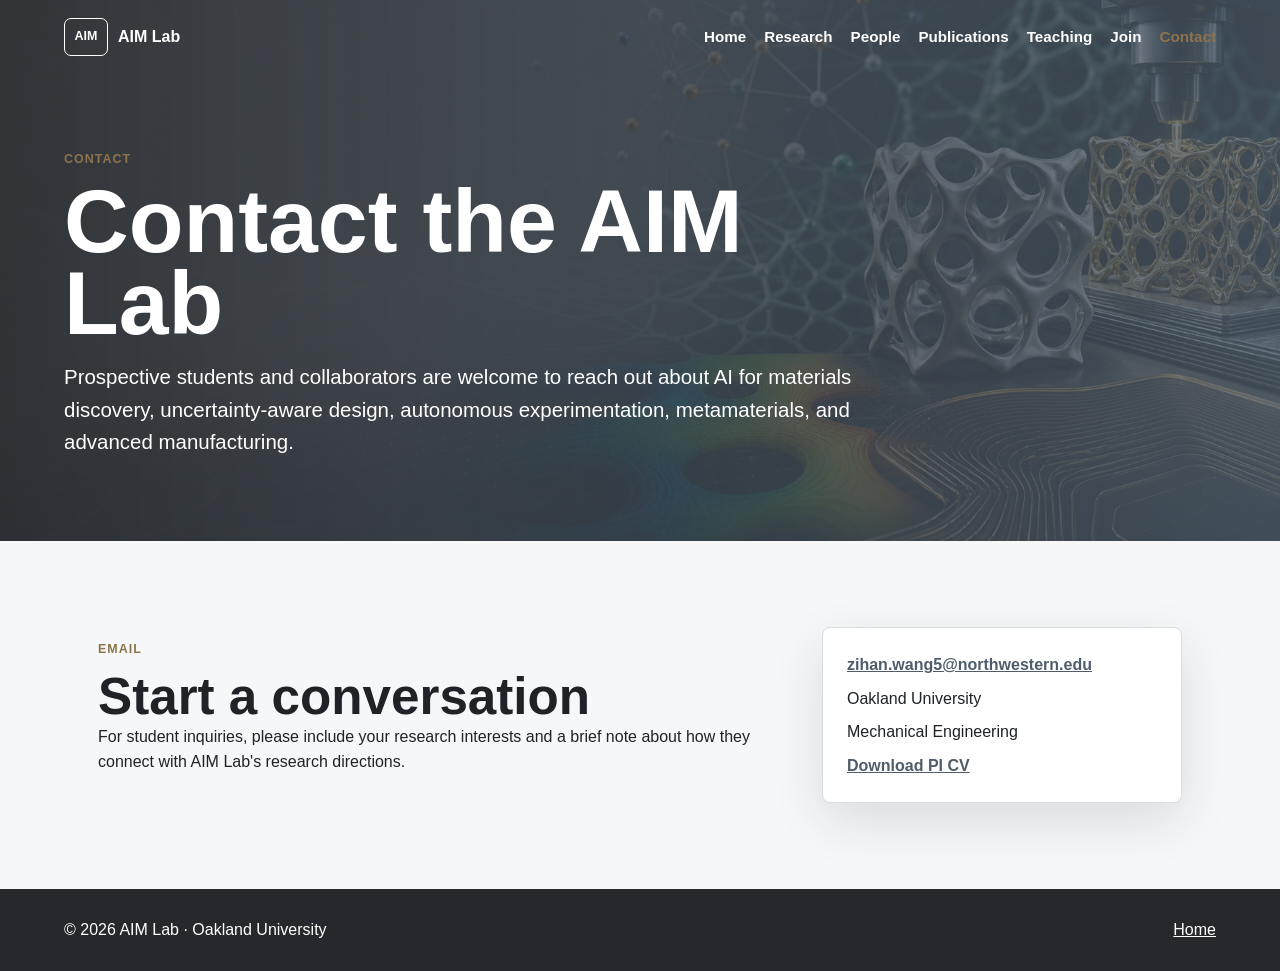
==== contact.html @ dd0f6a17 "Initial AIM Lab website" ====
<!doctype html>
<html lang="en">
  <head>
    <meta charset="utf-8" />
    <meta name="viewport" content="width=device-width, initial-scale=1" />
    <title>Contact | AIM Lab</title>
    <link rel="stylesheet" href="styles.css" />
  </head>
  <body>
    <header class="site-header" data-header>
      <a class="brand" href="index.html" aria-label="AIM Lab home">
        <span class="brand-mark">AIM</span>
        <span>AIM Lab</span>
      </a>
      <nav class="nav" aria-label="Primary navigation">
        <a href="index.html">Home</a>
        <a href="research.html">Research</a>
        <a href="people.html">People</a>
        <a href="publications.html">Publications</a>
        <a href="teaching.html">Teaching</a>
        <a href="join.html">Join</a>
        <a class="active" href="contact.html">Contact</a>
      </nav>
    </header>

    <main>
      <section class="page-hero">
        <p class="eyebrow">Contact</p>
        <h1>Contact the AIM Lab</h1>
        <p>
          Prospective students and collaborators are welcome to reach out about AI for materials discovery,
          uncertainty-aware design, autonomous experimentation, metamaterials, and advanced manufacturing.
        </p>
      </section>

      <section class="section contact">
        <div>
          <p class="eyebrow">Email</p>
          <h2>Start a conversation</h2>
          <p>
            For student inquiries, please include your research interests and a brief note about how they connect with
            AIM Lab's research directions.
          </p>
        </div>
        <div class="contact-card">
          <a href="mailto:zihan.wang5@northwestern.edu">zihan.wang5@northwestern.edu</a>
          <span>Oakland University</span>
          <span>Mechanical Engineering</span>
          <a href="assets/Zihan_Wang_CV.pdf">Download PI CV</a>
        </div>
      </section>
    </main>

    <footer class="footer">
      <span>© <span data-year></span> AIM Lab · Oakland University</span>
      <a href="index.html">Home</a>
    </footer>

    <script src="script.js"></script>
  </body>
</html>
---- styles.css ----
:root {
  --ink: #1f2328;
  --muted: #66707a;
  --line: #d8dde3;
  --paper: #f6f7f8;
  --white: #ffffff;
  --green: #4f5d6b;
  --gold: #8d744c;
  --blue: #5f7184;
  --charcoal: #25282c;
  --shadow: 0 18px 50px rgba(31, 35, 40, 0.12);
}

* {
  box-sizing: border-box;
}

html {
  scroll-behavior: smooth;
}

body {
  margin: 0;
  color: var(--ink);
  background: var(--paper);
  font-family: "Inter", "Segoe UI", Arial, sans-serif;
  line-height: 1.6;
}

a {
  color: inherit;
}

.site-header {
  position: fixed;
  top: 0;
  left: 0;
  z-index: 20;
  display: flex;
  width: 100%;
  align-items: center;
  justify-content: space-between;
  gap: 24px;
  padding: 18px clamp(18px, 5vw, 72px);
  color: var(--white);
  transition: background 180ms ease, box-shadow 180ms ease, color 180ms ease;
}

.site-header.is-scrolled {
  color: var(--ink);
  background: rgba(246, 247, 248, 0.94);
  box-shadow: 0 8px 24px rgba(31, 35, 40, 0.1);
  backdrop-filter: blur(14px);
}

.brand {
  display: inline-flex;
  align-items: center;
  gap: 10px;
  font-weight: 800;
  text-decoration: none;
}

.brand-mark {
  display: grid;
  width: 44px;
  height: 38px;
  place-items: center;
  border: 1px solid currentColor;
  border-radius: 7px;
  font-size: 0.78rem;
  letter-spacing: 0;
}

.nav {
  display: flex;
  flex-wrap: wrap;
  justify-content: flex-end;
  gap: 18px;
  font-size: 0.95rem;
  font-weight: 650;
}

.nav a {
  text-decoration: none;
}

.nav a.active {
  color: var(--gold);
}

.nav a:hover {
  color: var(--gold);
}

.hero {
  position: relative;
  min-height: 92vh;
  display: grid;
  align-items: end;
  overflow: hidden;
  padding: 120px clamp(18px, 5vw, 72px) 72px;
}

.hero-image,
.hero-scrim {
  position: absolute;
  inset: 0;
  width: 100%;
  height: 100%;
}

.hero-image {
  object-fit: cover;
  object-position: center;
}

.hero-scrim {
  background: linear-gradient(90deg, rgba(37, 40, 44, 0.78), rgba(79, 93, 107, 0.42) 44%, rgba(95, 113, 132, 0.1) 76%);
}

.hero-content {
  position: relative;
  z-index: 1;
  max-width: 760px;
  color: var(--white);
}

.page-hero {
  padding: 150px clamp(18px, 5vw, 72px) 82px;
  color: var(--white);
  background:
    linear-gradient(90deg, rgba(37, 40, 44, 0.94), rgba(79, 93, 107, 0.78)),
    url("assets/research-hero.png") center / cover;
}

.page-hero h1,
.page-hero p {
  max-width: 860px;
}

.page-hero h1 {
  font-size: clamp(3rem, 7vw, 6.4rem);
}

.page-hero > p:last-child {
  margin-bottom: 0;
  font-size: clamp(1.05rem, 2vw, 1.28rem);
}

.eyebrow {
  margin: 0 0 10px;
  color: var(--gold);
  font-size: 0.78rem;
  font-weight: 800;
  letter-spacing: 0.08em;
  text-transform: uppercase;
}

h1,
h2,
h3,
p {
  margin-top: 0;
}

h1 {
  margin-bottom: 16px;
  font-size: clamp(3.6rem, 8vw, 7.6rem);
  line-height: 0.92;
}

h2 {
  margin-bottom: 0;
  font-size: clamp(2rem, 4vw, 3.6rem);
  line-height: 1.05;
}

h3 {
  margin-bottom: 10px;
  font-size: 1.12rem;
  line-height: 1.25;
}

.hero-copy {
  max-width: 650px;
  margin-bottom: 28px;
  font-size: clamp(1.05rem, 2vw, 1.35rem);
}

.hero-actions {
  display: flex;
  flex-wrap: wrap;
  gap: 12px;
}

.button {
  display: inline-flex;
  min-height: 46px;
  align-items: center;
  justify-content: center;
  border: 1px solid rgba(255, 255, 255, 0.78);
  border-radius: 7px;
  padding: 10px 18px;
  font-weight: 760;
  text-decoration: none;
}

.button.primary {
  color: var(--charcoal);
  background: var(--white);
}

.button.secondary {
  color: var(--white);
}

.section {
  max-width: 1180px;
  margin: 0 auto;
  padding: 86px clamp(18px, 5vw, 48px);
}

.band {
  max-width: none;
  background: var(--white);
}

.band > * {
  max-width: 1084px;
  margin-right: auto;
  margin-left: auto;
}

.section-heading {
  margin-bottom: 34px;
}

.section-heading.split {
  display: flex;
  align-items: end;
  justify-content: space-between;
  gap: 28px;
}

.intro-grid {
  display: grid;
  grid-template-columns: minmax(0, 1.15fr) minmax(300px, 0.85fr);
  gap: 42px;
  align-items: start;
}

.intro-grid > p {
  max-width: 720px;
  font-size: 1.18rem;
}

.facts {
  display: grid;
  gap: 14px;
  margin: 0;
}

.facts div,
.contact-card {
  border: 1px solid var(--line);
  border-radius: 8px;
  background: var(--white);
  box-shadow: var(--shadow);
}

.facts div {
  padding: 18px;
}

dt {
  color: var(--muted);
  font-size: 0.78rem;
  font-weight: 800;
  text-transform: uppercase;
}

dd {
  margin: 5px 0 0;
  font-weight: 700;
}

.research-grid {
  display: grid;
  grid-template-columns: repeat(3, minmax(0, 1fr));
  gap: 18px;
}

.page-card-grid {
  display: grid;
  grid-template-columns: repeat(3, minmax(0, 1fr));
  gap: 18px;
}

.page-card {
  display: block;
  min-height: 210px;
  border: 1px solid var(--line);
  border-top: 4px solid var(--green);
  border-radius: 8px;
  padding: 24px;
  color: var(--ink);
  background: #f1f3f5;
  text-decoration: none;
  transition: transform 160ms ease, box-shadow 160ms ease;
}

.page-card:hover {
  box-shadow: var(--shadow);
  transform: translateY(-2px);
}

.research-grid article {
  border-top: 4px solid var(--green);
  border-radius: 8px;
  padding: 24px;
  background: #f1f3f5;
}

.number {
  display: block;
  margin-bottom: 22px;
  color: var(--blue);
  font-size: 0.82rem;
  font-weight: 900;
}

.timeline {
  display: grid;
  gap: 22px;
}

.pi-profile {
  display: grid;
  grid-template-columns: 120px minmax(0, 1fr);
  gap: 28px;
  align-items: start;
  border: 1px solid var(--line);
  border-radius: 8px;
  padding: clamp(22px, 4vw, 34px);
  background: var(--white);
  box-shadow: var(--shadow);
}

.pi-avatar {
  display: grid;
  width: 112px;
  height: 112px;
  place-items: center;
  border-radius: 8px;
  color: var(--white);
  background: linear-gradient(135deg, var(--green), #9aa4af);
  font-size: 1.7rem;
  font-weight: 900;
}

.role {
  margin-bottom: 14px;
  color: var(--green);
  font-weight: 850;
}

.inline-actions {
  display: flex;
  flex-wrap: wrap;
  gap: 14px;
  margin-top: 20px;
}

.inline-actions a {
  color: var(--green);
  font-weight: 850;
}

.wide-copy {
  max-width: 820px;
  font-size: 1.14rem;
}

.text-link {
  color: var(--green);
  font-weight: 850;
}

.timeline article {
  display: grid;
  grid-template-columns: 150px minmax(0, 1fr);
  gap: 28px;
  padding-bottom: 22px;
  border-bottom: 1px solid var(--line);
}

time {
  color: var(--green);
  font-weight: 850;
}

.metric {
  max-width: 260px;
  margin: 0;
  color: var(--muted);
}

.metric strong {
  color: var(--green);
  font-size: 2.2rem;
  line-height: 1;
}

.pub-list {
  display: grid;
  gap: 18px;
  padding-left: 22px;
}

.pub-category {
  max-width: 1084px;
  margin: 34px auto 14px;
  color: var(--green);
  font-size: 1rem;
  text-transform: uppercase;
}

.pub-list li::marker {
  color: var(--gold);
  font-weight: 900;
}

.two-column {
  display: grid;
  grid-template-columns: repeat(2, minmax(0, 1fr));
  gap: 32px;
}

.two-column > div {
  border-left: 4px solid var(--blue);
  padding-left: 22px;
}

.opportunity-grid {
  display: grid;
  grid-template-columns: repeat(3, minmax(0, 1fr));
  gap: 18px;
}

.opportunity-grid article {
  min-height: 220px;
  border: 1px solid var(--line);
  border-radius: 8px;
  padding: 24px;
  background: #f6f7f8;
}

.opportunity-grid h3 {
  color: var(--green);
}

ul {
  padding-left: 20px;
}

li + li {
  margin-top: 10px;
}

.awards {
  padding-top: 20px;
}

.award-list {
  display: grid;
  grid-template-columns: repeat(5, minmax(0, 1fr));
  gap: 12px;
  padding: 0;
  list-style: none;
}

.award-list li {
  min-height: 138px;
  border: 1px solid var(--line);
  border-radius: 8px;
  padding: 18px;
  background: var(--white);
  font-weight: 760;
}

.contact {
  display: grid;
  grid-template-columns: minmax(0, 1fr) 360px;
  gap: 40px;
  align-items: center;
}

.contact-card {
  display: grid;
  gap: 8px;
  padding: 24px;
}

.contact-card a {
  color: var(--green);
  font-weight: 850;
}

.footer {
  display: flex;
  justify-content: space-between;
  gap: 18px;
  padding: 28px clamp(18px, 5vw, 72px);
  color: var(--white);
  background: var(--charcoal);
}

@media (max-width: 820px) {
  .site-header {
    position: absolute;
    align-items: flex-start;
  }

  .nav {
    gap: 10px 14px;
    font-size: 0.86rem;
  }

  .hero {
    min-height: 760px;
    padding-top: 138px;
  }

  .hero-scrim {
    background: linear-gradient(180deg, rgba(37, 40, 44, 0.82), rgba(79, 93, 107, 0.52), rgba(95, 113, 132, 0.22));
  }

  .intro-grid,
  .research-grid,
  .page-card-grid,
  .two-column,
  .opportunity-grid,
  .contact {
    grid-template-columns: 1fr;
  }

  .pi-profile {
    grid-template-columns: 1fr;
  }

  .timeline article {
    grid-template-columns: 1fr;
    gap: 8px;
  }

  .section-heading.split {
    display: block;
  }

  .award-list {
    grid-template-columns: 1fr;
  }
}

@media (max-width: 560px) {
  .site-header {
    display: grid;
  }

  .nav {
    justify-content: flex-start;
  }

  .hero {
    min-height: 720px;
  }

  h1 {
    font-size: 3.35rem;
  }

  .section {
    padding-top: 64px;
    padding-bottom: 64px;
  }

  .footer {
    display: grid;
  }
}
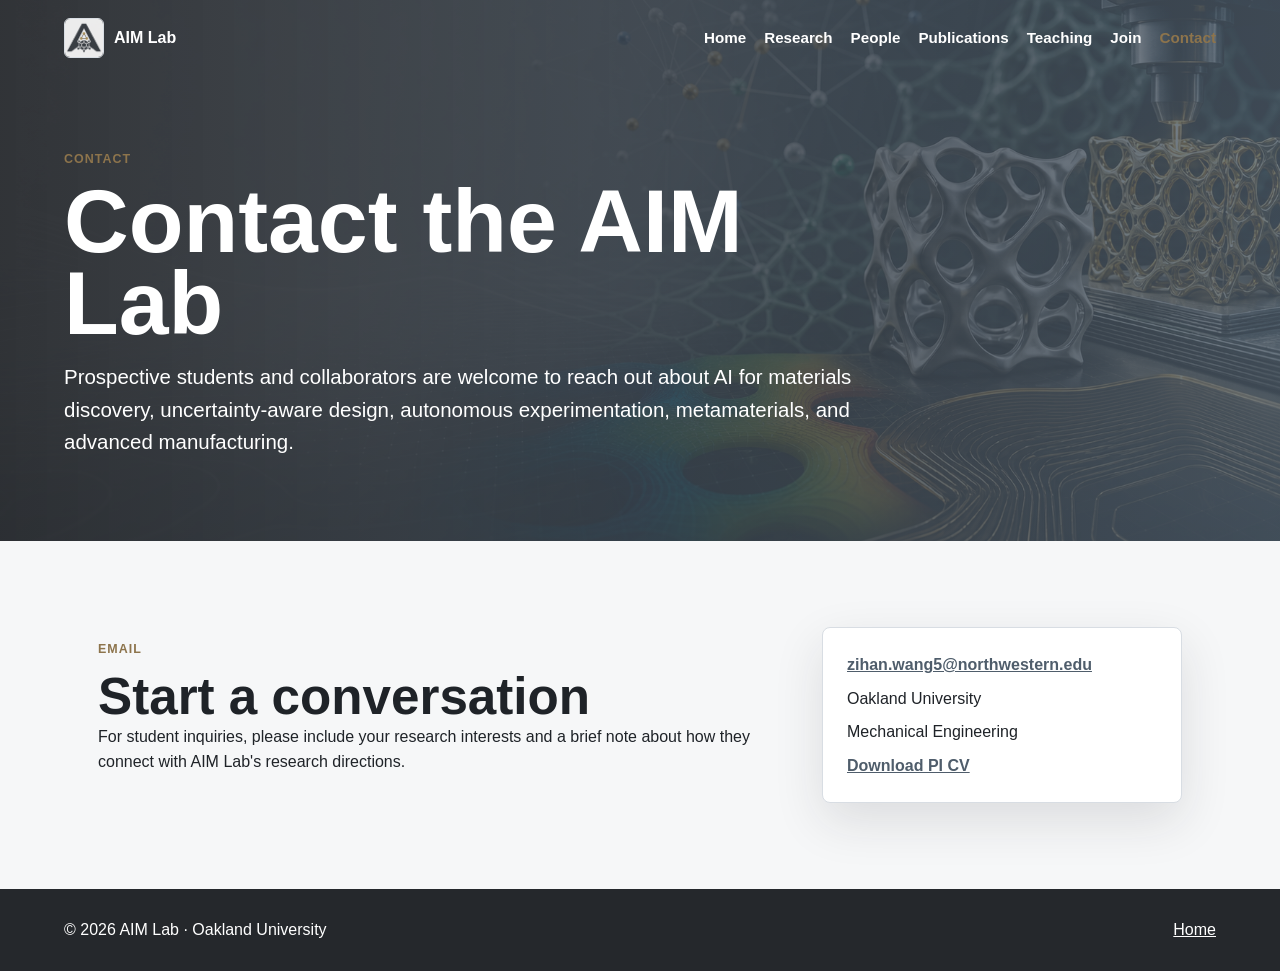
==== commit e9d78abd: "Add AIM Lab icon across website" ====
--- a/contact.html
+++ b/contact.html
@@ -4,12 +4,13 @@
     <meta charset="utf-8" />
     <meta name="viewport" content="width=device-width, initial-scale=1" />
     <title>Contact | AIM Lab</title>
+    <link rel="icon" type="image/png" href="assets/aim-lab-icon.png" />
     <link rel="stylesheet" href="styles.css" />
   </head>
   <body>
     <header class="site-header" data-header>
       <a class="brand" href="index.html" aria-label="AIM Lab home">
-        <span class="brand-mark">AIM</span>
+        <img class="brand-mark" src="assets/aim-lab-icon.png" alt="" />
         <span>AIM Lab</span>
       </a>
       <nav class="nav" aria-label="Primary navigation">
--- a/styles.css
+++ b/styles.css
@@ -62,14 +62,12 @@
 }
 
 .brand-mark {
-  display: grid;
-  width: 44px;
-  height: 38px;
-  place-items: center;
-  border: 1px solid currentColor;
-  border-radius: 7px;
-  font-size: 0.78rem;
-  letter-spacing: 0;
+  display: block;
+  width: 40px;
+  height: 40px;
+  border: 1px solid var(--line);
+  border-radius: 6px;
+  object-fit: cover;
 }
 
 .nav {
@@ -377,6 +375,15 @@
   font-weight: 850;
 }
 
+.profile-experience {
+  margin-top: 34px;
+}
+
+.profile-experience h4 {
+  margin-bottom: 20px;
+  font-size: 1.25rem;
+}
+
 .wide-copy {
   max-width: 820px;
   font-size: 1.14rem;
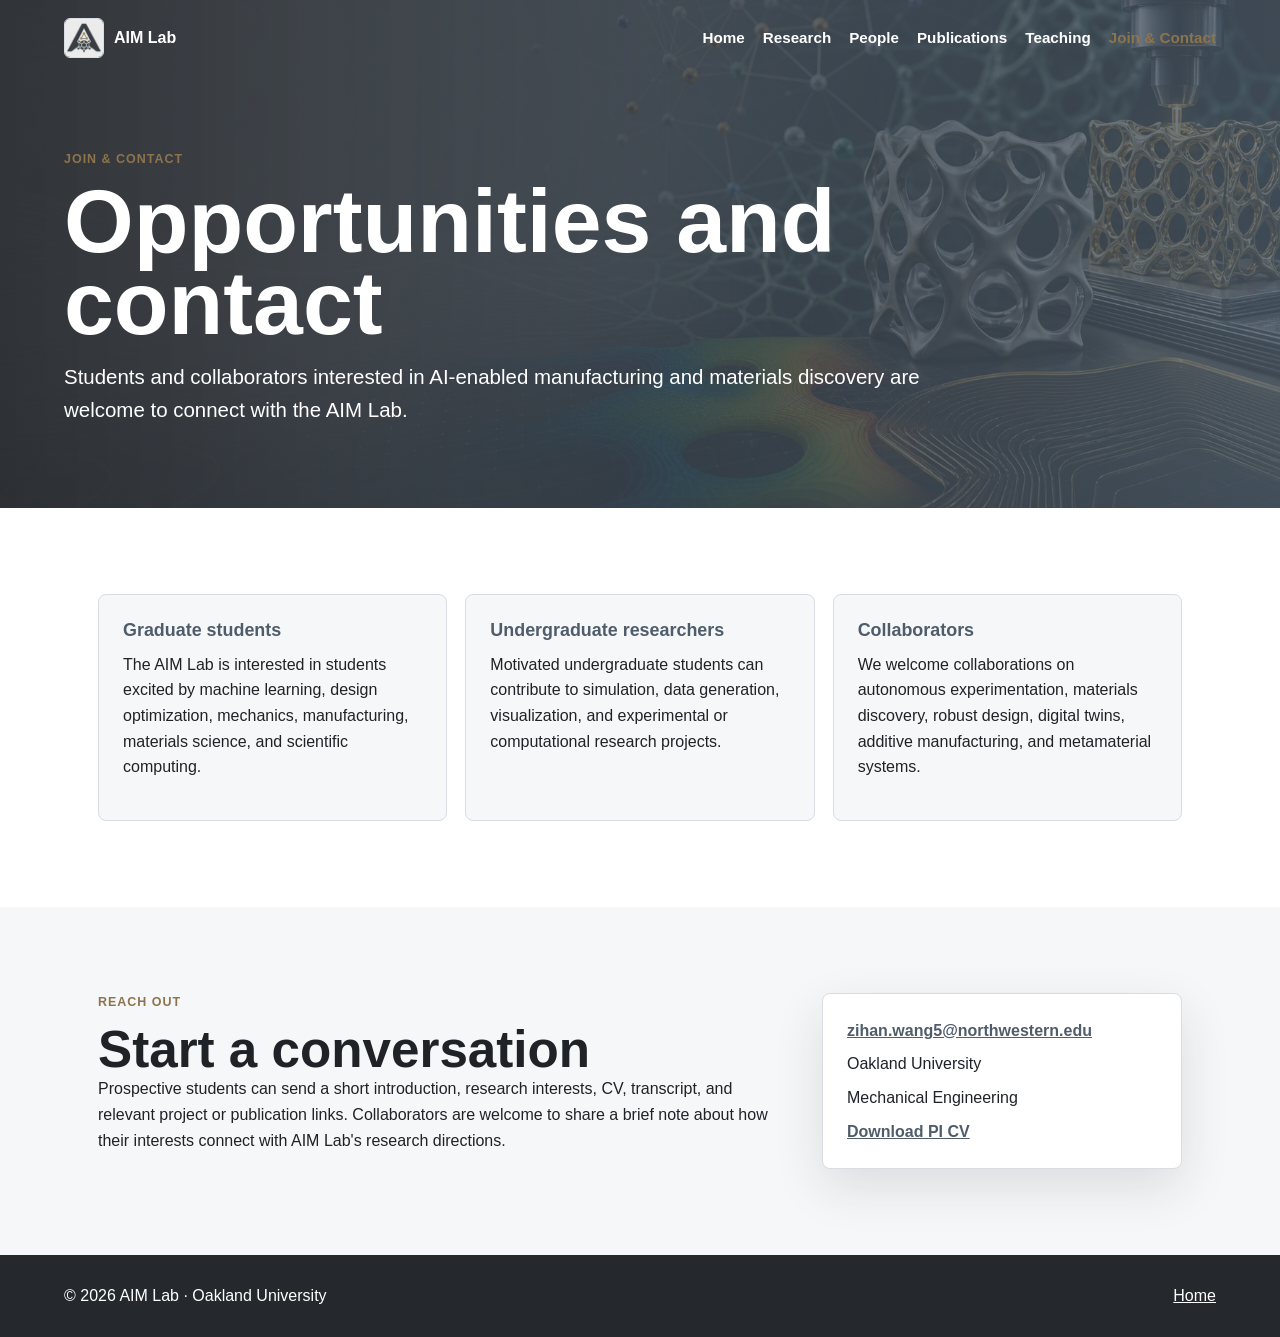
==== commit bfbf149d: "Combine join and contact pages" ====
--- a/contact.html
+++ b/contact.html
@@ -3,60 +3,12 @@
   <head>
     <meta charset="utf-8" />
     <meta name="viewport" content="width=device-width, initial-scale=1" />
-    <title>Contact | AIM Lab</title>
-    <link rel="icon" type="image/png" href="assets/aim-lab-icon.png" />
-    <link rel="stylesheet" href="styles.css" />
+    <meta http-equiv="refresh" content="0; url=join.html" />
+    <link rel="canonical" href="join.html" />
+    <title>Join &amp; Contact | AIM Lab</title>
+    <script>window.location.replace("join.html");</script>
   </head>
   <body>
-    <header class="site-header" data-header>
-      <a class="brand" href="index.html" aria-label="AIM Lab home">
-        <img class="brand-mark" src="assets/aim-lab-icon.png" alt="" />
-        <span>AIM Lab</span>
-      </a>
-      <nav class="nav" aria-label="Primary navigation">
-        <a href="index.html">Home</a>
-        <a href="research.html">Research</a>
-        <a href="people.html">People</a>
-        <a href="publications.html">Publications</a>
-        <a href="teaching.html">Teaching</a>
-        <a href="join.html">Join</a>
-        <a class="active" href="contact.html">Contact</a>
-      </nav>
-    </header>
-
-    <main>
-      <section class="page-hero">
-        <p class="eyebrow">Contact</p>
-        <h1>Contact the AIM Lab</h1>
-        <p>
-          Prospective students and collaborators are welcome to reach out about AI for materials discovery,
-          uncertainty-aware design, autonomous experimentation, metamaterials, and advanced manufacturing.
-        </p>
-      </section>
-
-      <section class="section contact">
-        <div>
-          <p class="eyebrow">Email</p>
-          <h2>Start a conversation</h2>
-          <p>
-            For student inquiries, please include your research interests and a brief note about how they connect with
-            AIM Lab's research directions.
-          </p>
-        </div>
-        <div class="contact-card">
-          <a href="mailto:zihan.wang5@northwestern.edu">zihan.wang5@northwestern.edu</a>
-          <span>Oakland University</span>
-          <span>Mechanical Engineering</span>
-          <a href="assets/Zihan_Wang_CV.pdf">Download PI CV</a>
-        </div>
-      </section>
-    </main>
-
-    <footer class="footer">
-      <span>© <span data-year></span> AIM Lab · Oakland University</span>
-      <a href="index.html">Home</a>
-    </footer>
-
-    <script src="script.js"></script>
+    <p><a href="join.html">Continue to Join &amp; Contact</a></p>
   </body>
 </html>
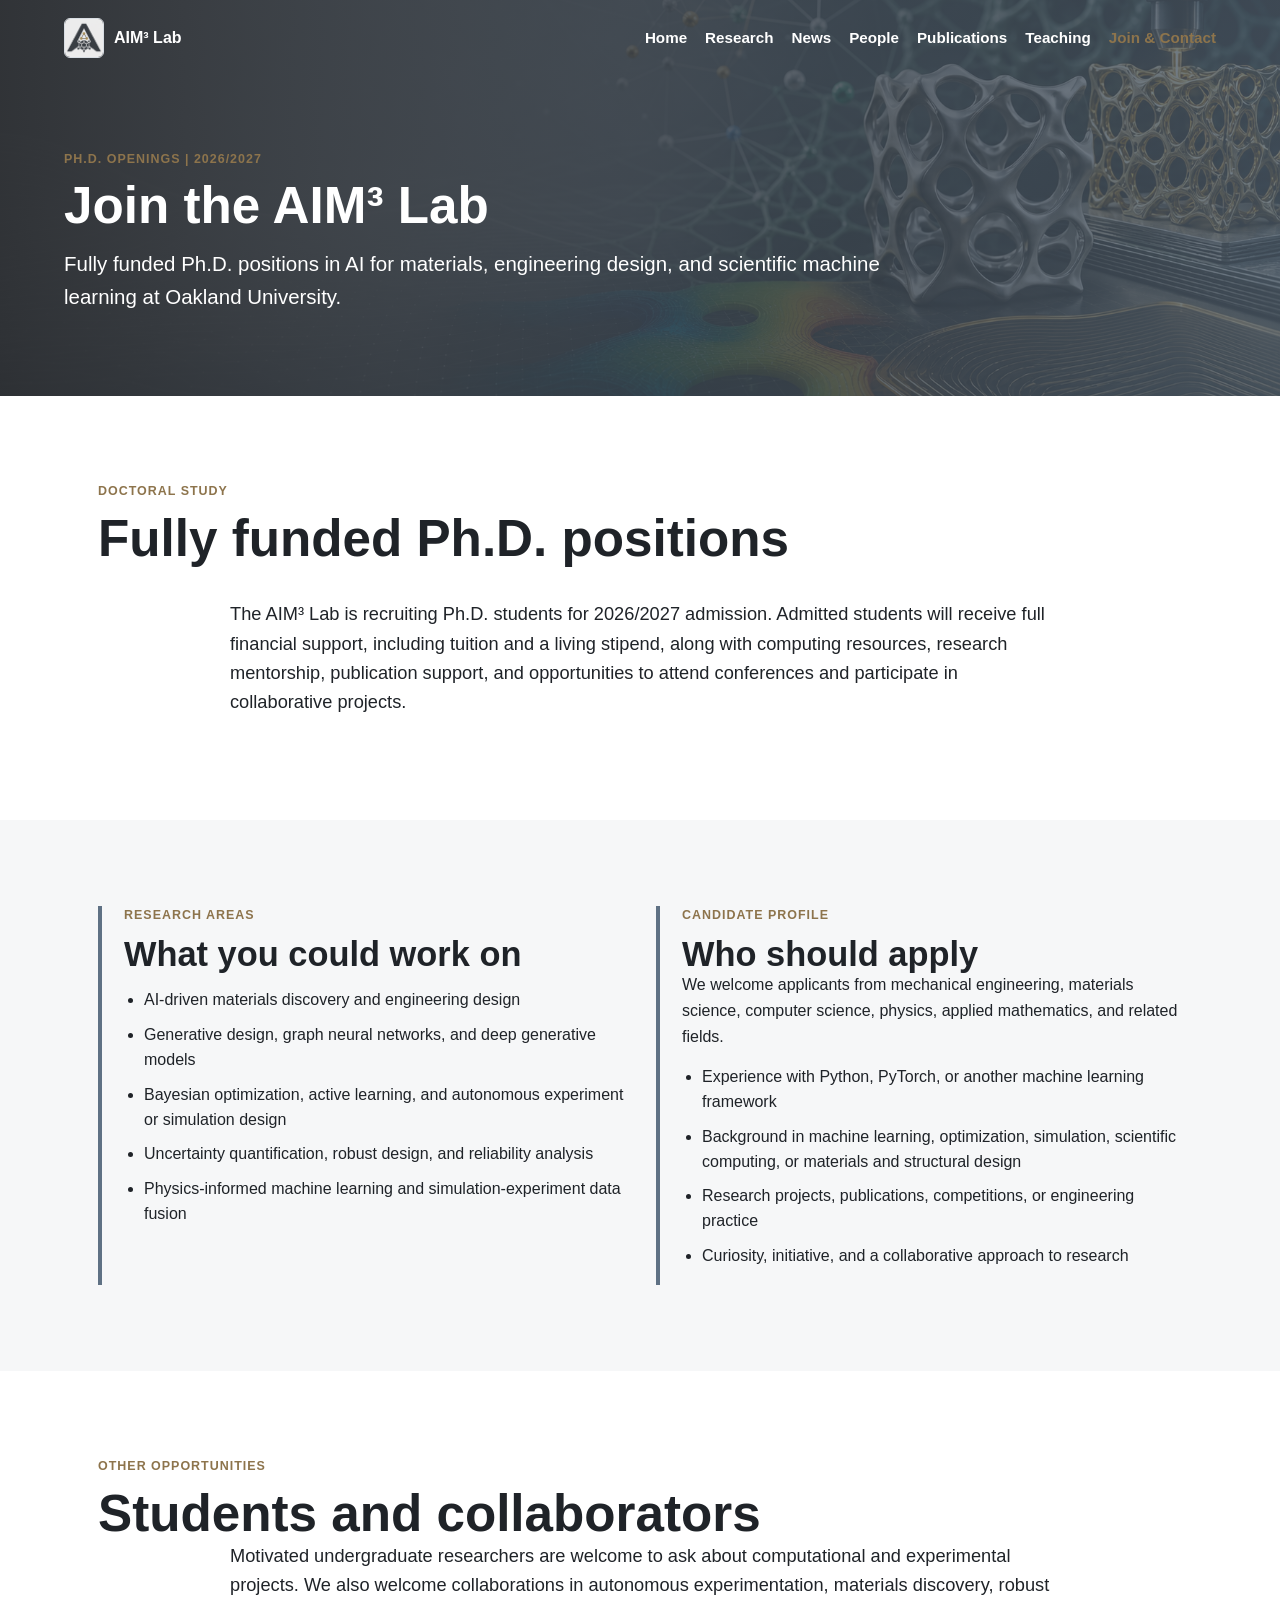
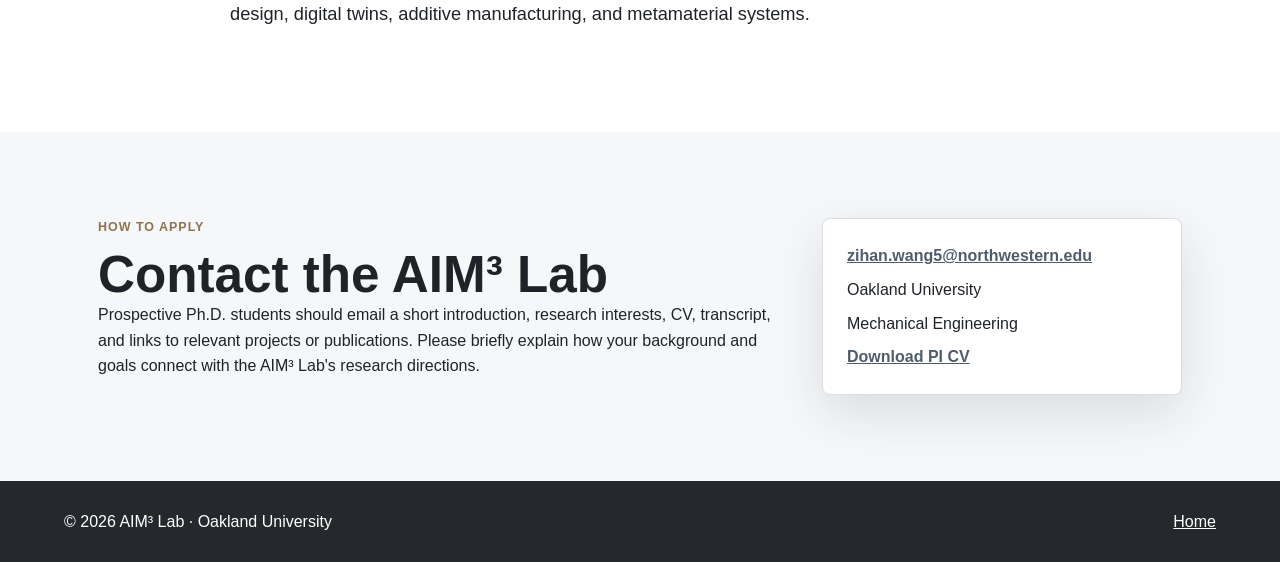
==== commit 2e3851f4: "Rebrand lab as AIM cubed" ====
--- a/contact.html
+++ b/contact.html
@@ -1,11 +1,11 @@
-<!doctype html>
+﻿<!doctype html>
 <html lang="en">
   <head>
     <meta charset="utf-8" />
     <meta name="viewport" content="width=device-width, initial-scale=1" />
     <meta http-equiv="refresh" content="0; url=join.html" />
     <link rel="canonical" href="join.html" />
-    <title>Join &amp; Contact | AIM Lab</title>
+    <title>Join &amp; Contact | AIM&#179; Lab</title>
     <script>window.location.replace("join.html");</script>
   </head>
   <body>
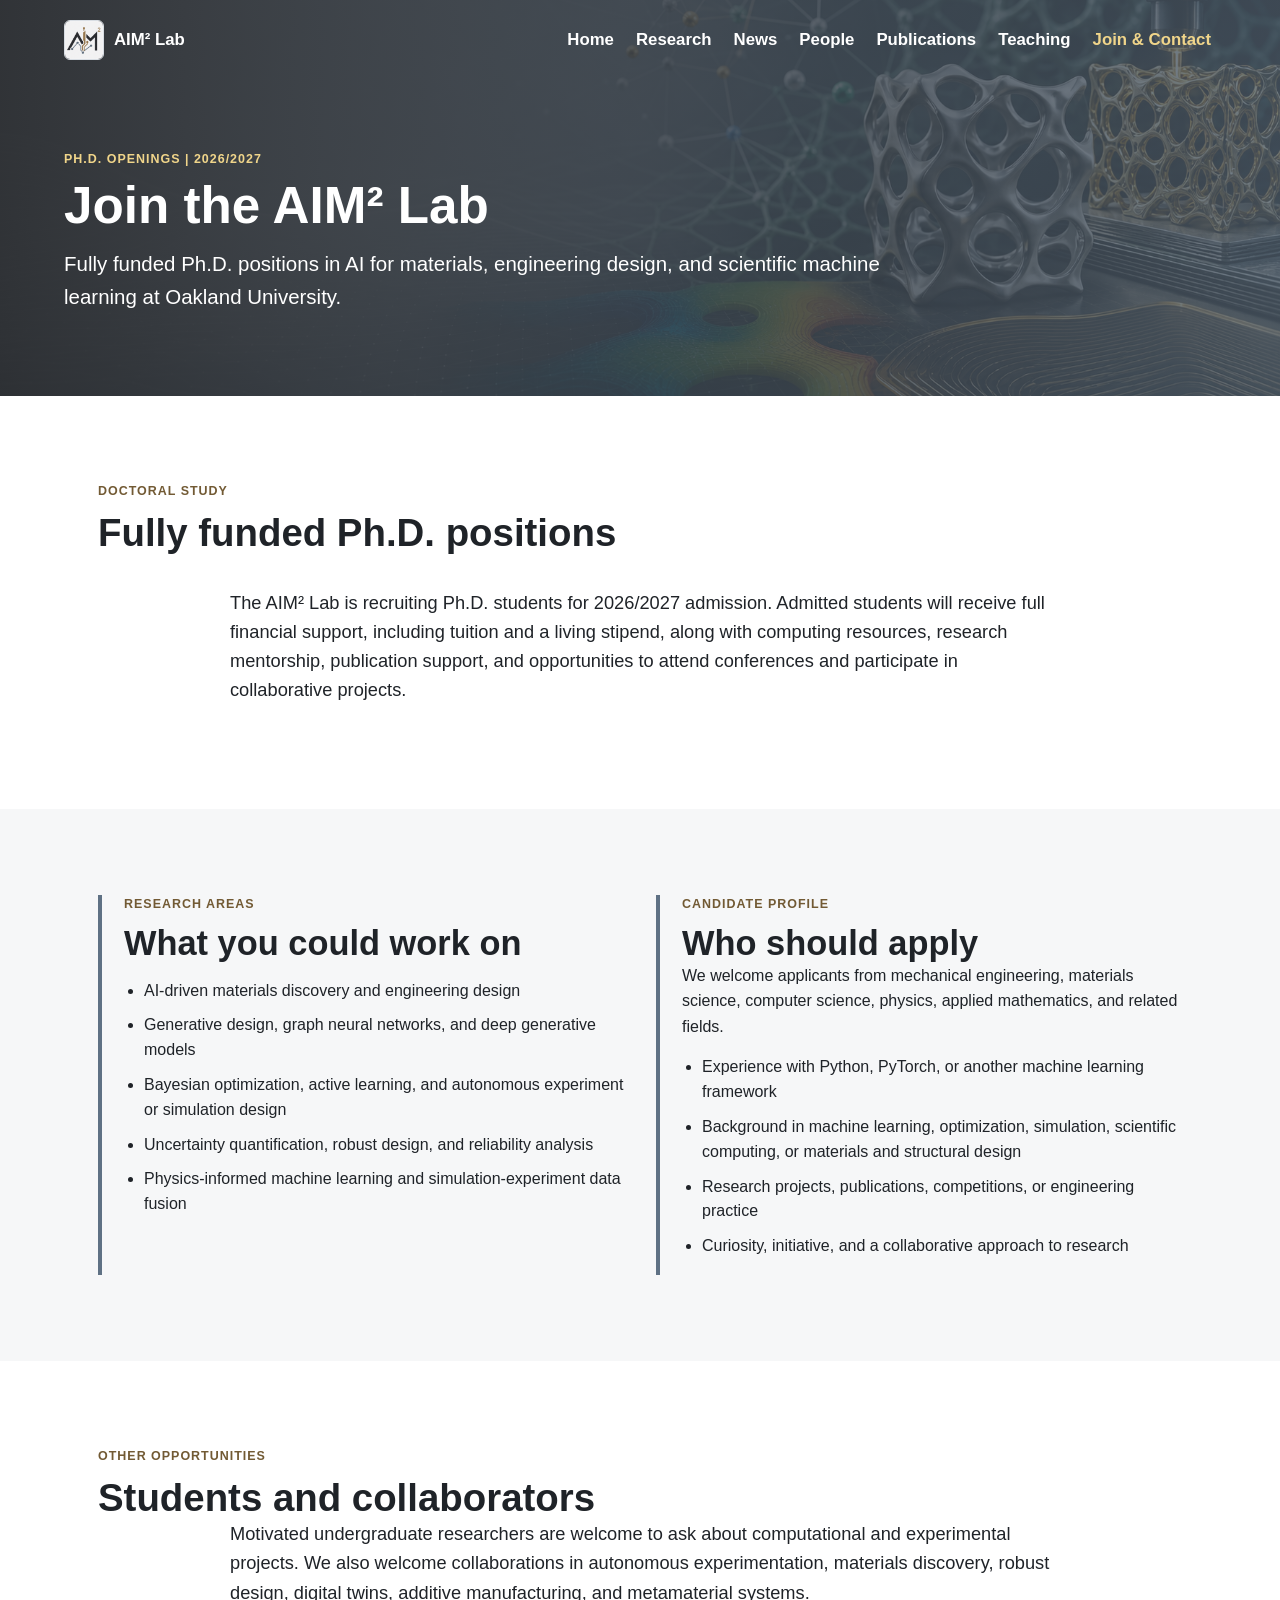
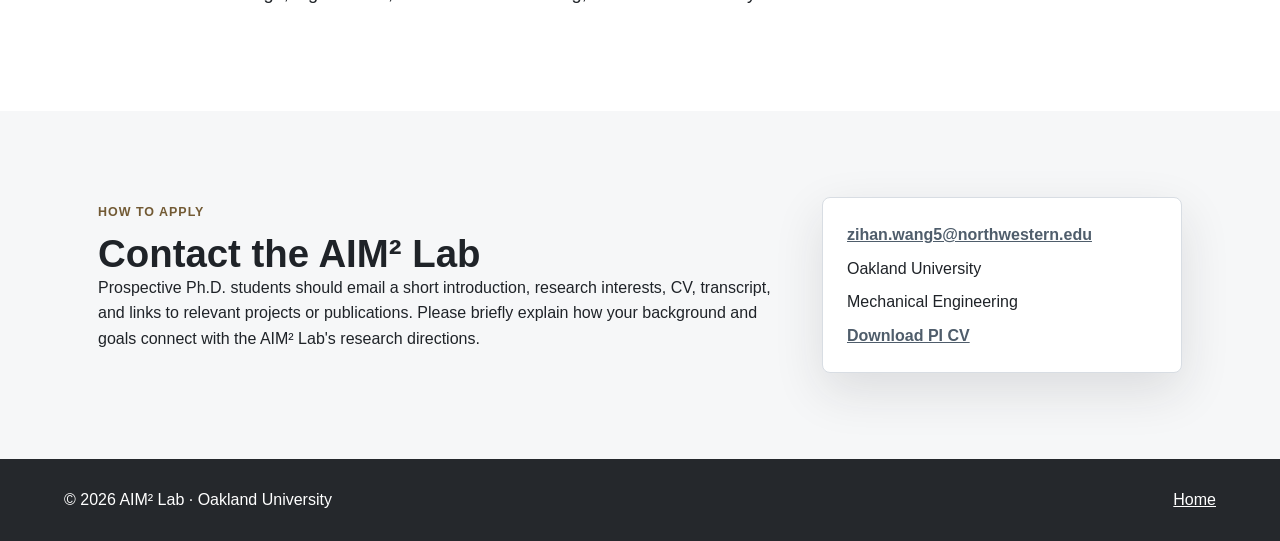
==== commit b47f5455: "Rebrand lab as AIM squared" ====
--- a/contact.html
+++ b/contact.html
@@ -1,11 +1,11 @@
-﻿<!doctype html>
+<!doctype html>
 <html lang="en">
   <head>
     <meta charset="utf-8" />
     <meta name="viewport" content="width=device-width, initial-scale=1" />
     <meta http-equiv="refresh" content="0; url=join.html" />
     <link rel="canonical" href="join.html" />
-    <title>Join &amp; Contact | AIM&#179; Lab</title>
+    <title>Join &amp; Contact | AIM&#178; Lab</title>
     <script>window.location.replace("join.html");</script>
   </head>
   <body>
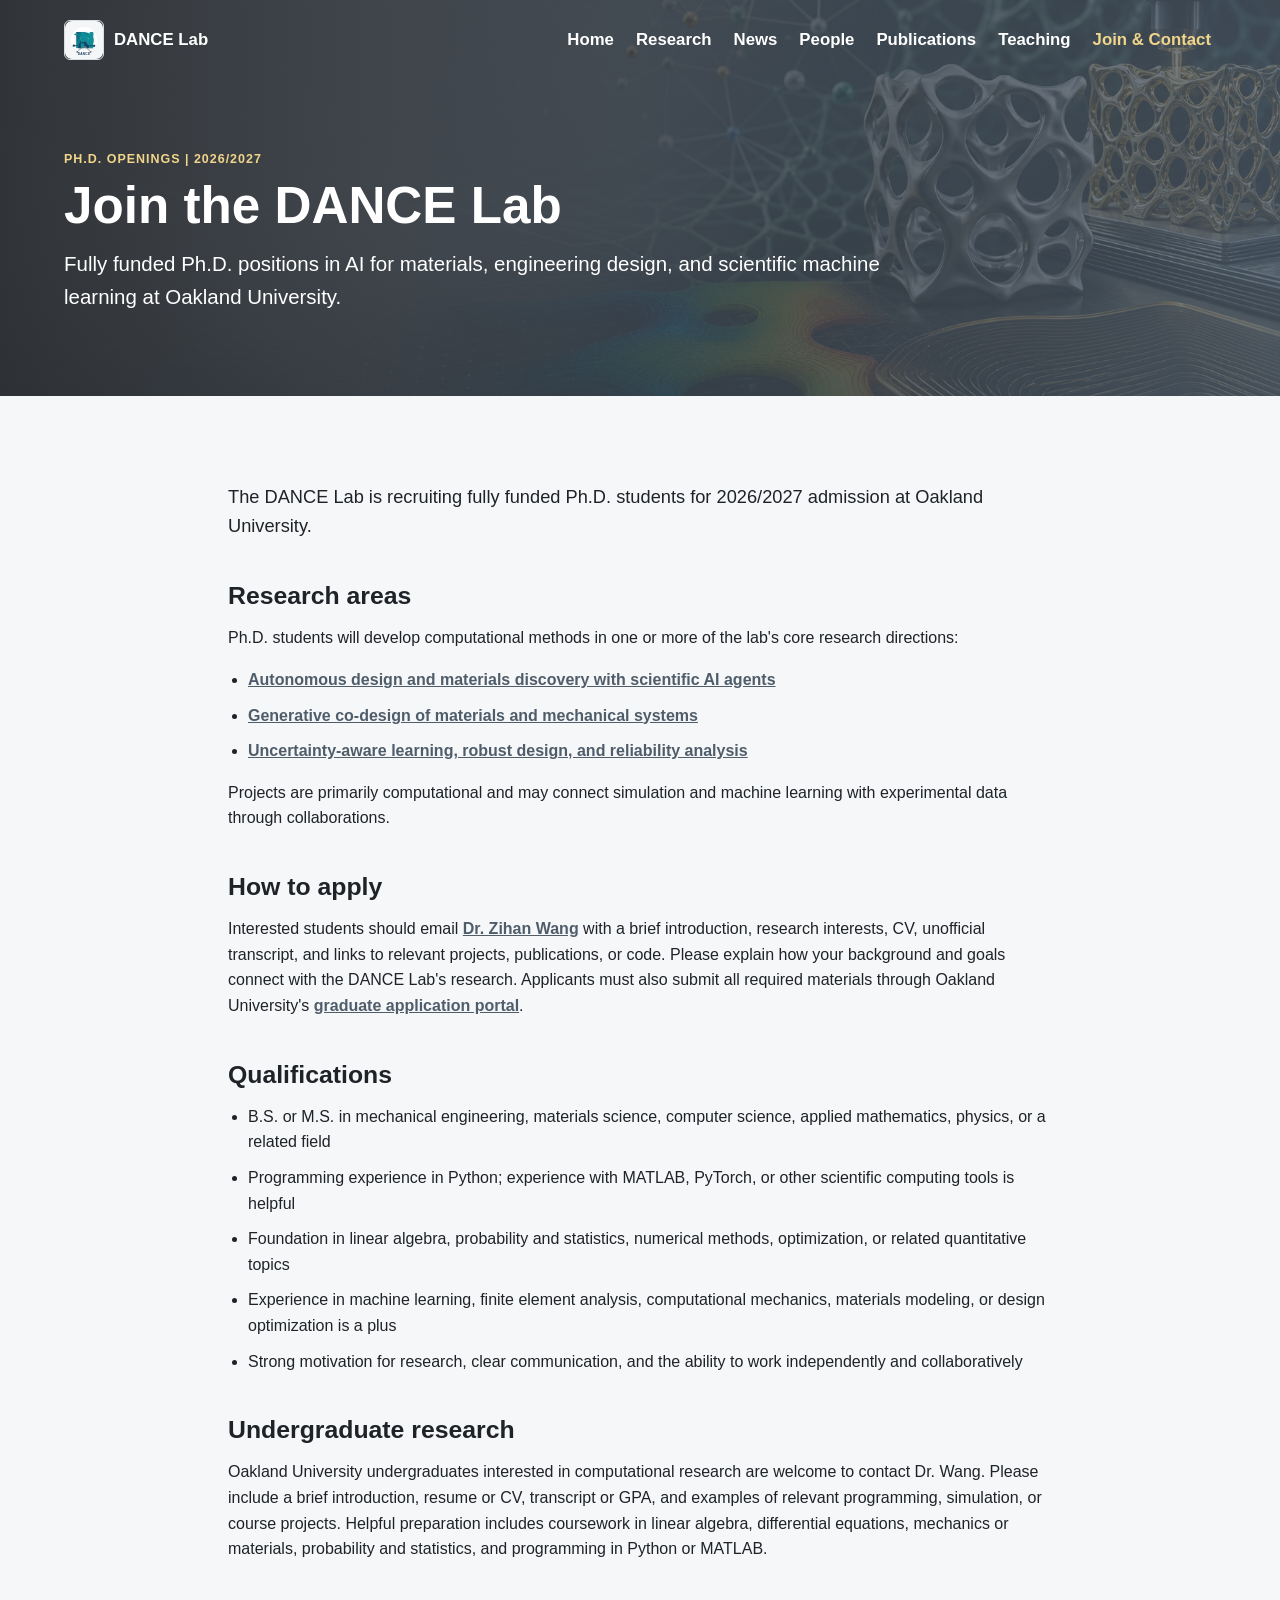
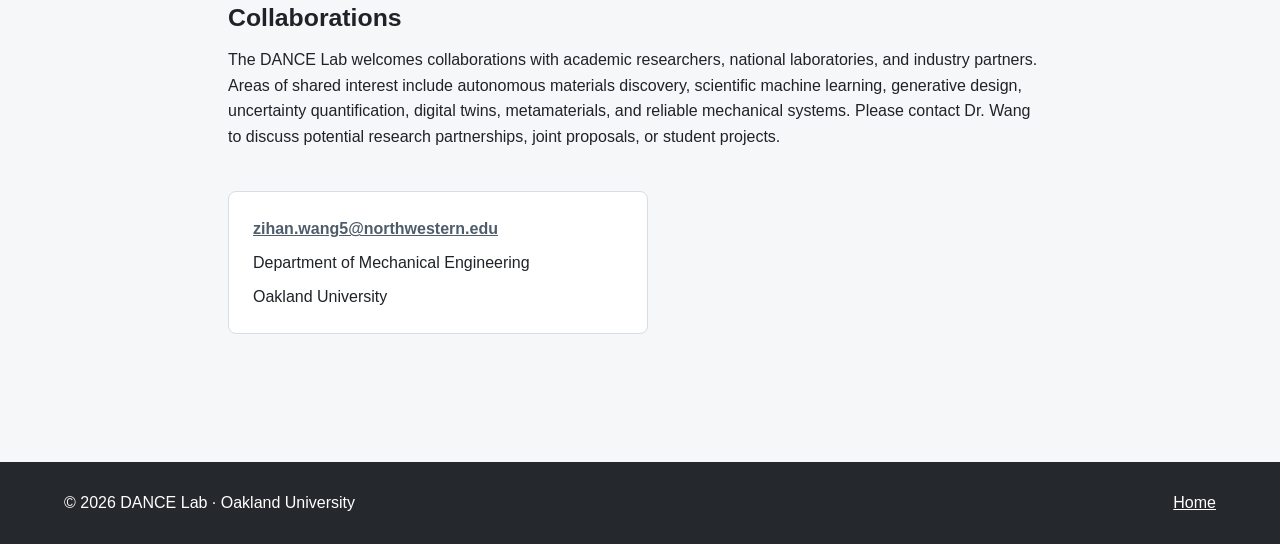
==== commit 1e322b8b: "Rename lab to DANCE Lab" ====
--- a/contact.html
+++ b/contact.html
@@ -5,7 +5,7 @@
     <meta name="viewport" content="width=device-width, initial-scale=1" />
     <meta http-equiv="refresh" content="0; url=join.html" />
     <link rel="canonical" href="join.html" />
-    <title>Join &amp; Contact | AIM&#178; Lab</title>
+    <title>Join &amp; Contact | DANCE Lab</title>
     <script>window.location.replace("join.html");</script>
   </head>
   <body>
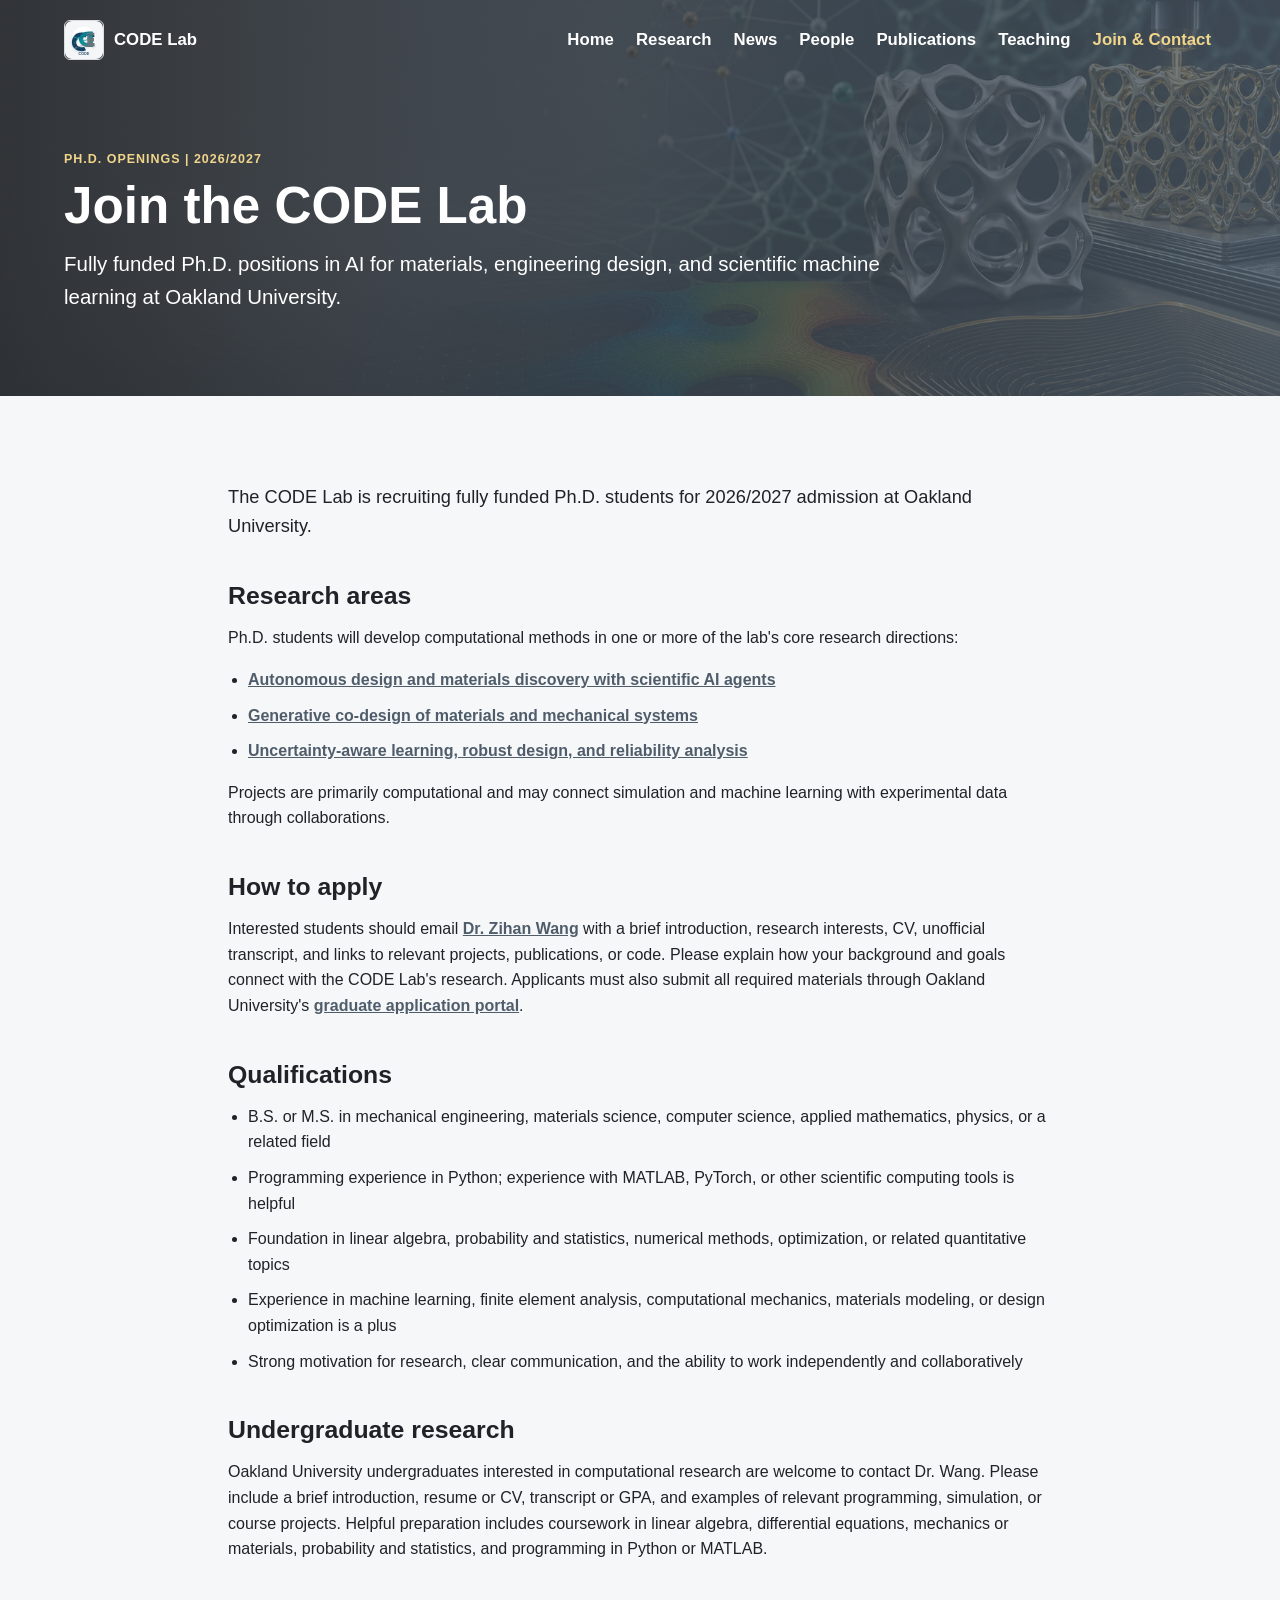
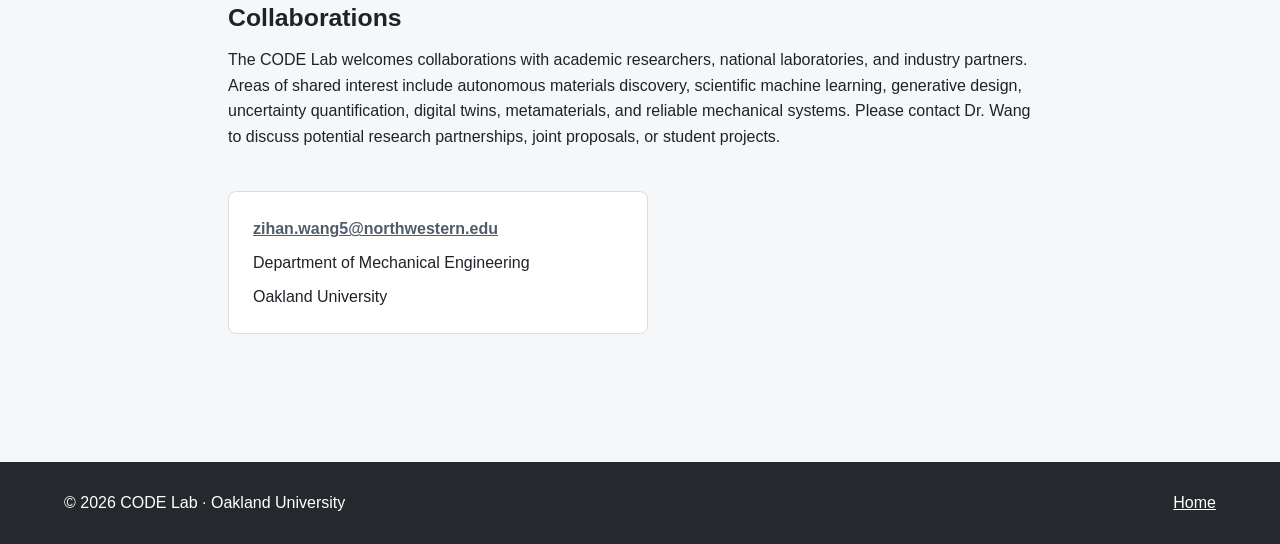
==== commit 64f2bef9: "Rename lab to CODE Lab" ====
--- a/contact.html
+++ b/contact.html
@@ -5,7 +5,7 @@
     <meta name="viewport" content="width=device-width, initial-scale=1" />
     <meta http-equiv="refresh" content="0; url=join.html" />
     <link rel="canonical" href="join.html" />
-    <title>Join &amp; Contact | DANCE Lab</title>
+    <title>Join &amp; Contact | CODE Lab</title>
     <script>window.location.replace("join.html");</script>
   </head>
   <body>
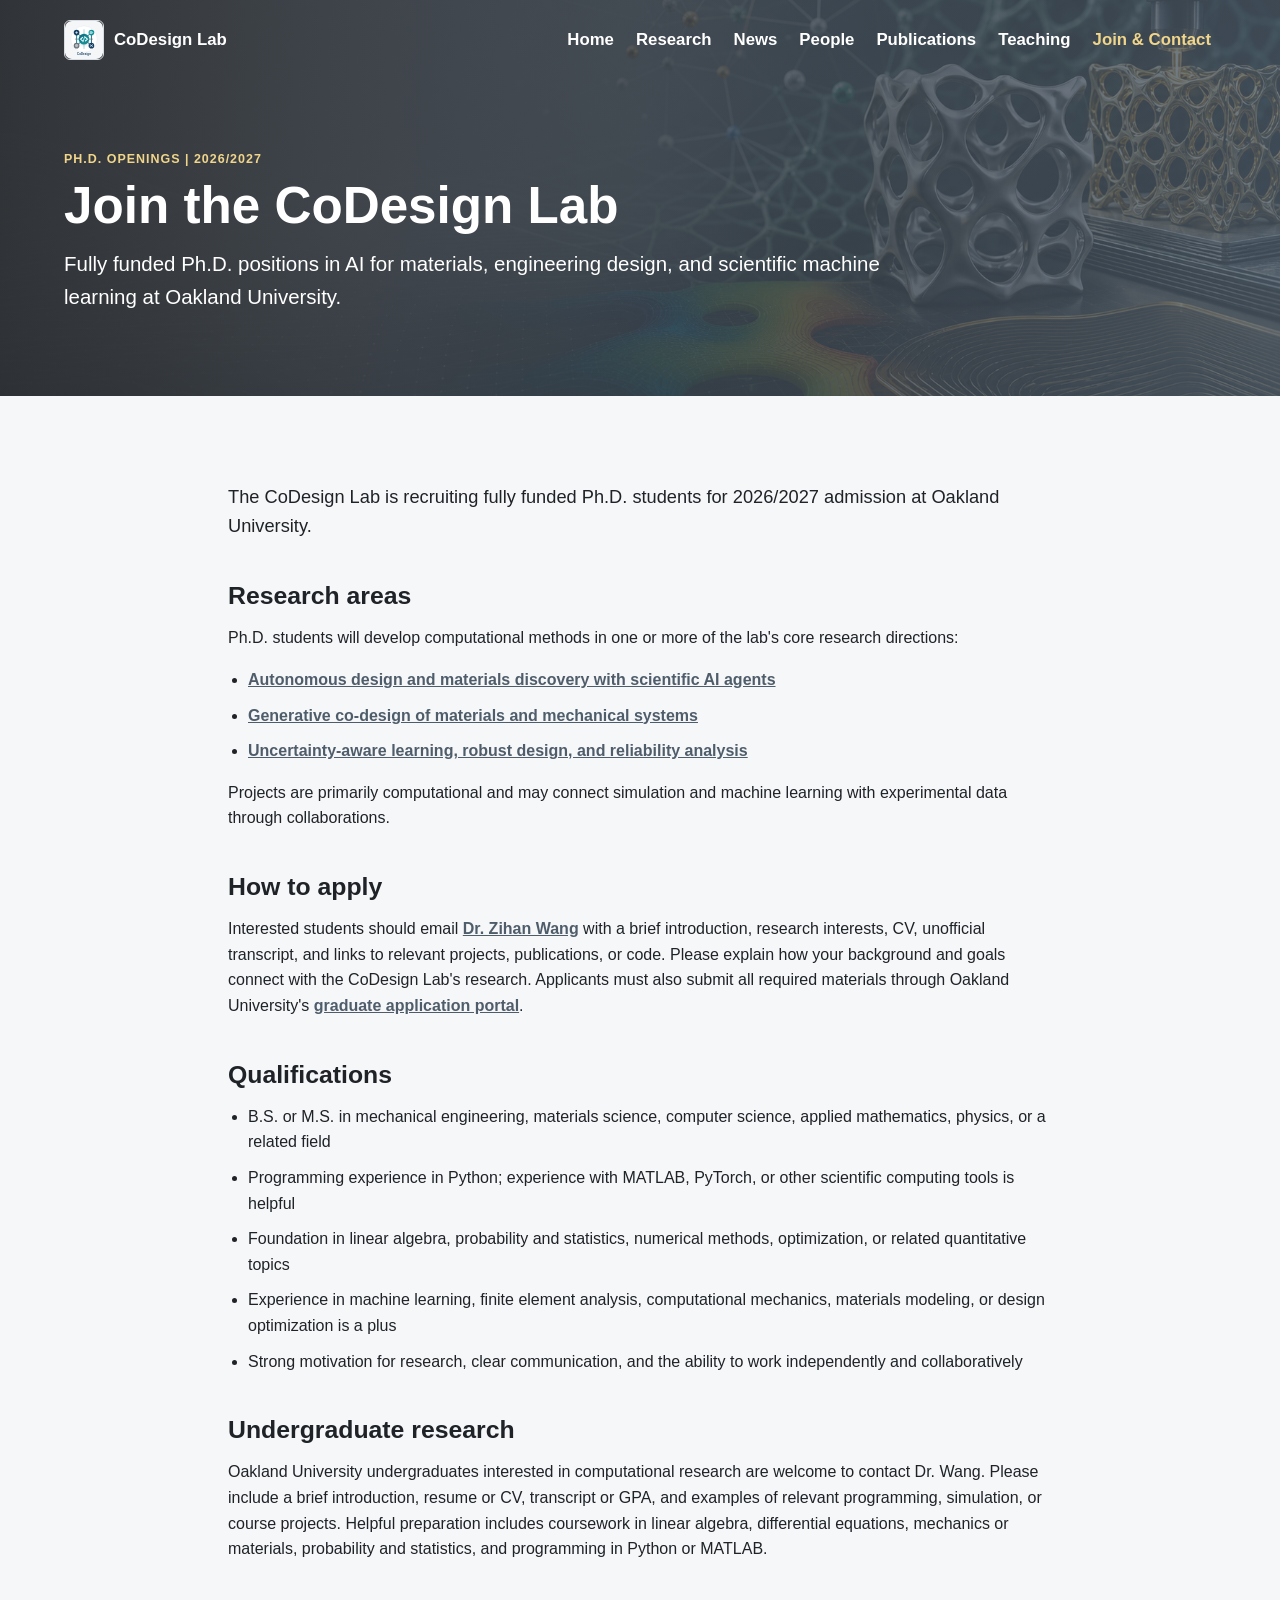
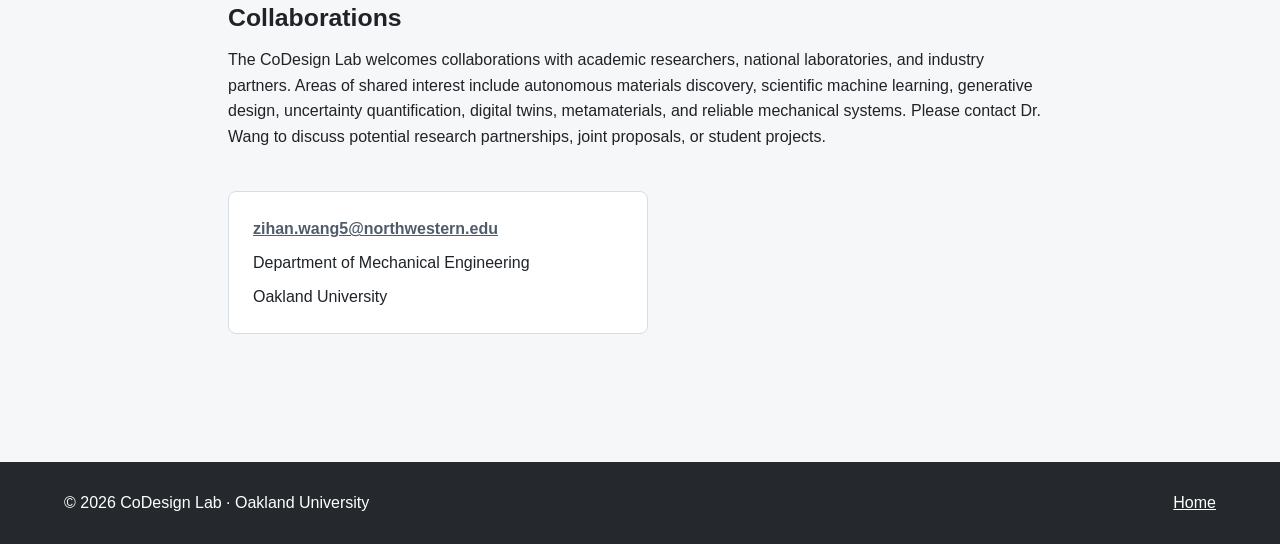
==== commit ea39919e: "Rename lab to CoDesign Lab" ====
--- a/contact.html
+++ b/contact.html
@@ -5,7 +5,7 @@
     <meta name="viewport" content="width=device-width, initial-scale=1" />
     <meta http-equiv="refresh" content="0; url=join.html" />
     <link rel="canonical" href="join.html" />
-    <title>Join &amp; Contact | CODE Lab</title>
+    <title>Join &amp; Contact | CoDesign Lab</title>
     <script>window.location.replace("join.html");</script>
   </head>
   <body>
